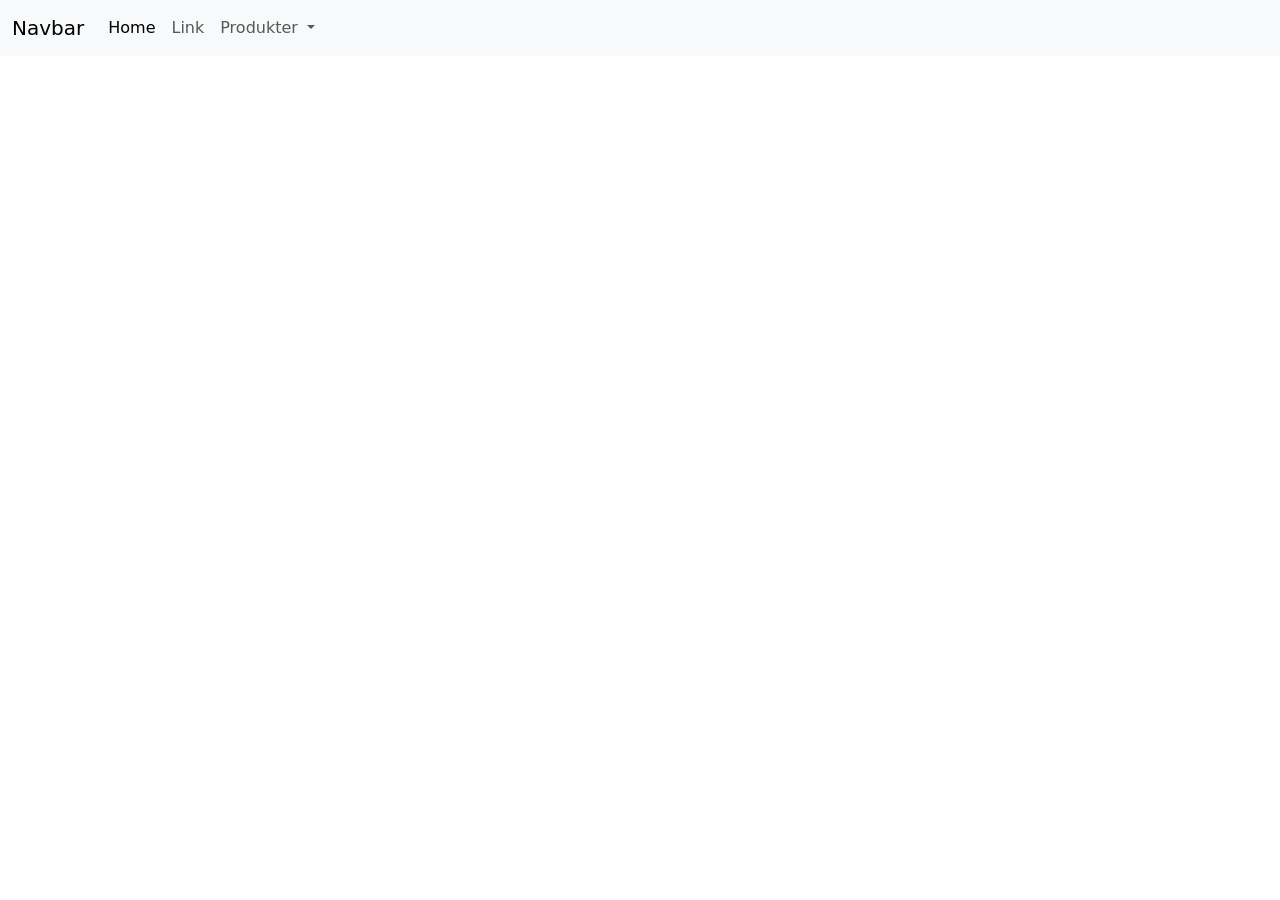
==== index.html @ 5c86b24e "navbar klar" ====
<!DOCTYPE html>
<html lang="sv">

<head>
    <meta charset="UTF-8">
    <meta name="viewport" content="width=device-width, initial-scale=1.0">
    <title>Grund HTML-sida</title>
    <!-- Bootstrap CSS -->
    <link href="https://cdn.jsdelivr.net/npm/bootstrap@5.3.3/dist/css/bootstrap.min.css" rel="stylesheet">
    <!-- Egen CSS -->
    <link rel="stylesheet" href="style.css">
</head>

<body>
    <header>

    </header>
    
    <main></main>
    <footer></footer>


</body>
<!-- Bootstrap JS (valfritt) -->
<script src="https://cdn.jsdelivr.net/npm/bootstrap@5.3.3/dist/js/bootstrap.bundle.min.js"></script>

<!-- Egen JS (valfritt) -->
<script src="init.js"></script>

</html>
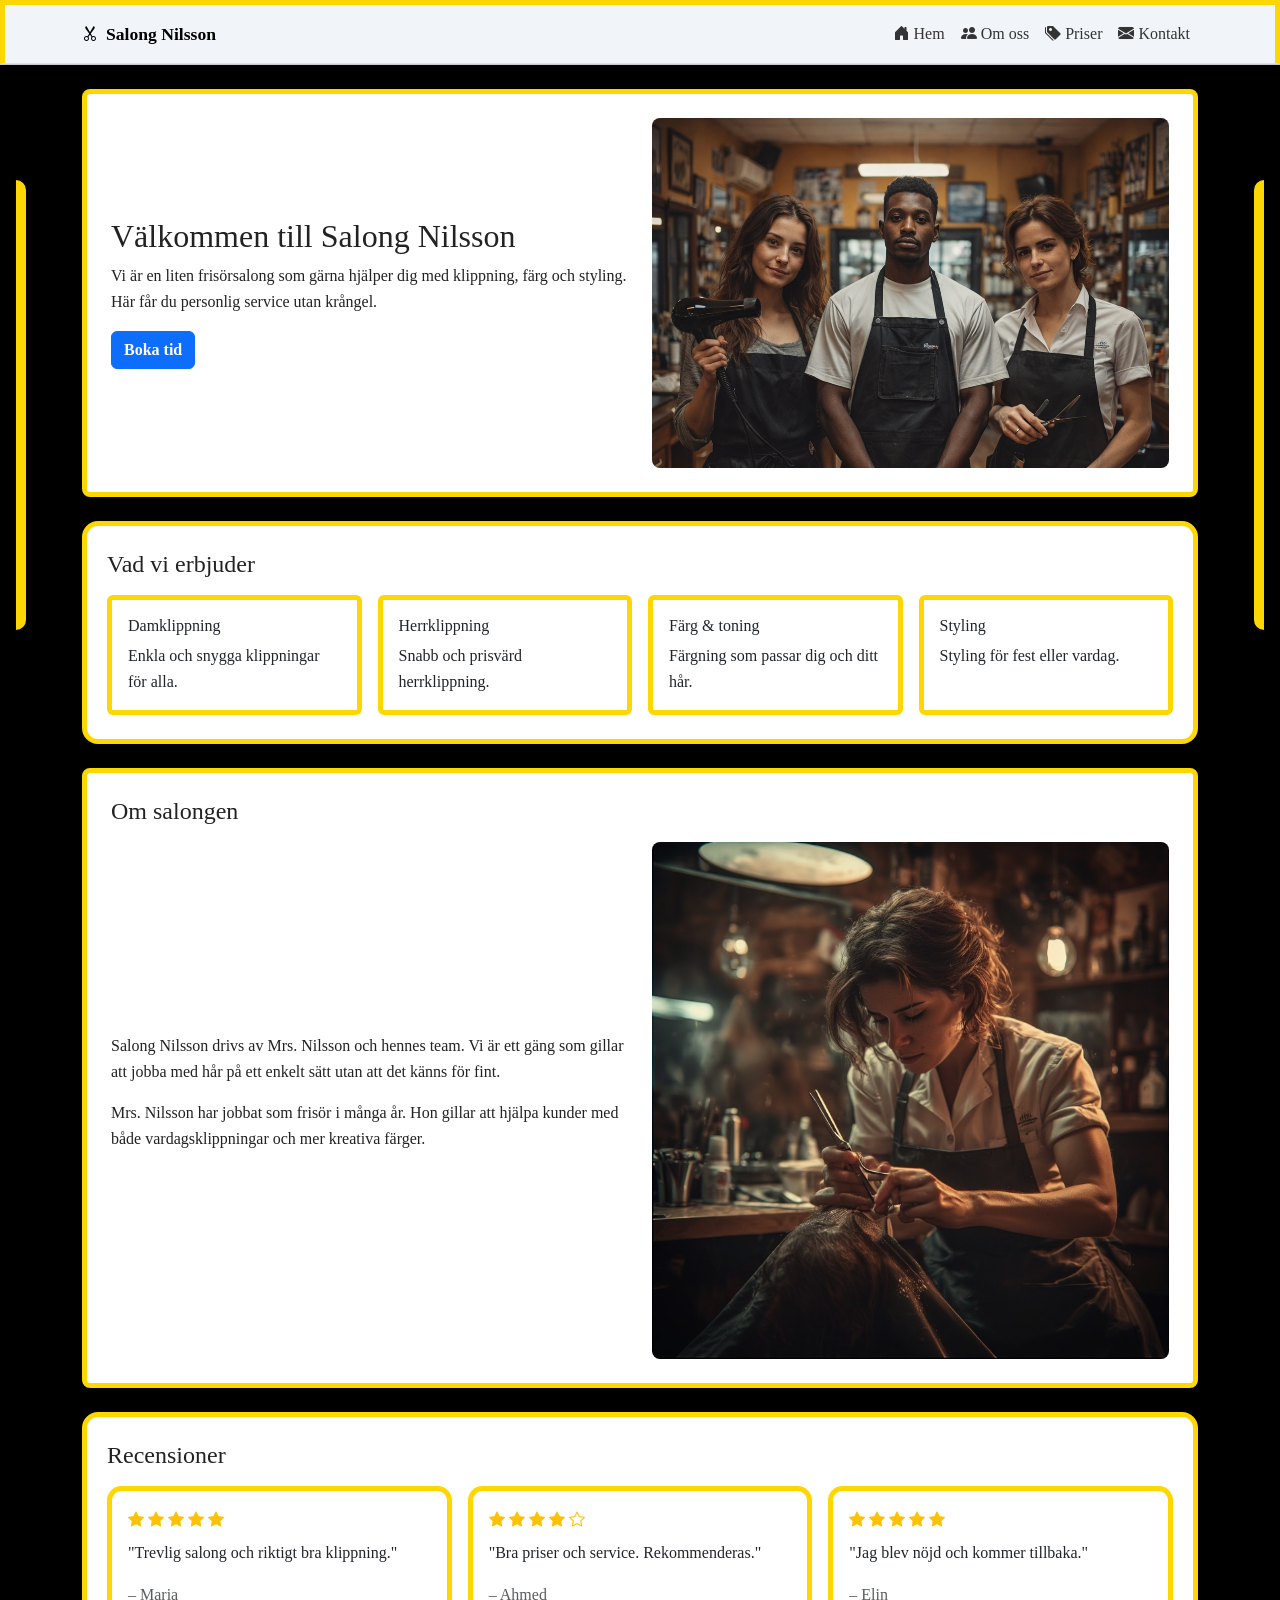
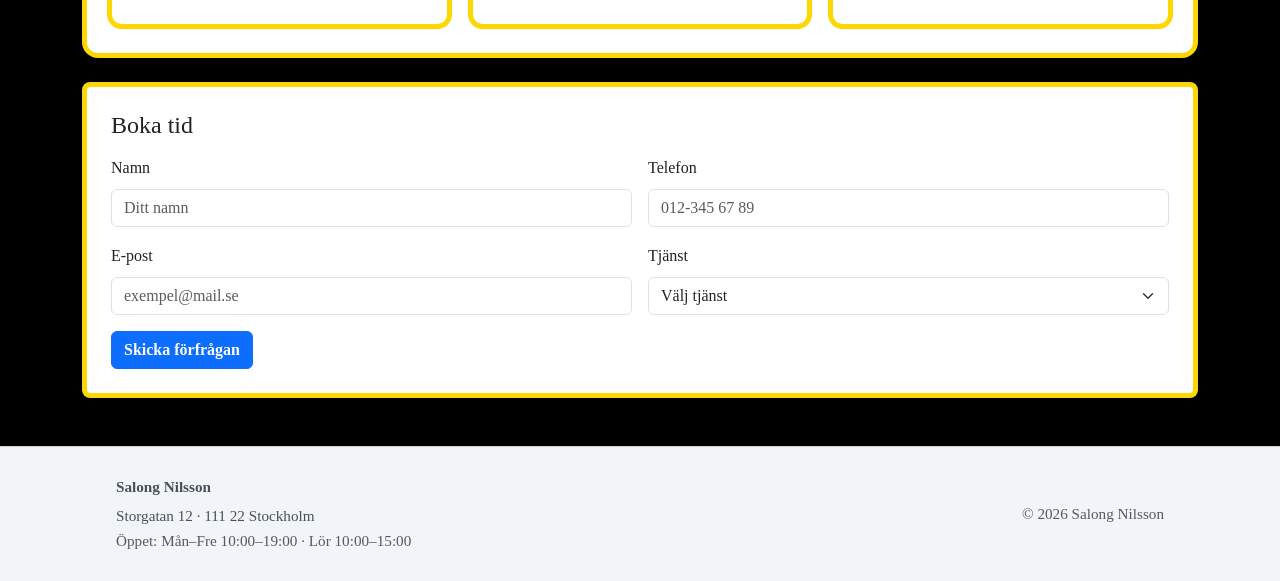
==== commit 41039371: "Klar" ====
--- a/index.html
+++ b/index.html
@@ -4,27 +4,155 @@
 <head>
     <meta charset="UTF-8">
     <meta name="viewport" content="width=device-width, initial-scale=1.0">
-    <title>Grund HTML-sida</title>
-    <!-- Bootstrap CSS -->
+    <title>Salong Nilsson - Hem</title>
     <link href="https://cdn.jsdelivr.net/npm/bootstrap@5.3.3/dist/css/bootstrap.min.css" rel="stylesheet">
-    <!-- Egen CSS -->
-    <link rel="stylesheet" href="style.css">
+    <link rel="stylesheet" href="https://cdn.jsdelivr.net/npm/bootstrap-icons@1.11.4/font/bootstrap-icons.css">
+    <link rel="stylesheet" href="styles.css">
 </head>
 
 <body>
-    <header>
+    <header></header>
 
-    </header>
-    
-    <main></main>
-    <footer></footer>
+    <main class="container py-4">
+        <section class="bg-white p-4 rounded-3 shadow-sm mb-4">
+            <div class="row align-items-center gy-4">
+                <div class="col-md-6">
+                    <h1 class="h2">Välkommen till Salong Nilsson</h1>
+                    <p>Vi är en liten frisörsalong som gärna hjälper dig med klippning, färg och styling. Här får du personlig service utan krångel.</p>
+                    <a href="Kontakt.html" class="btn btn-primary">Boka tid</a>
+                </div>
+                <div class="col-md-6">
+                    <img src="gruppbild.png" class="img-fluid rounded-3" alt="Bild på salongen">
+                </div>
+            </div>
+        </section>
 
+        <section class="mb-4">
+            <h2 class="h4 mb-3">Vad vi erbjuder</h2>
+            <div class="row g-3">
+                <div class="col-sm-6 col-lg-3">
+                    <div class="card p-3 h-100">
+                        <h3 class="h6">Damklippning</h3>
+                        <p class="mb-0">Enkla och snygga klippningar för alla.</p>
+                    </div>
+                </div>
+                <div class="col-sm-6 col-lg-3">
+                    <div class="card p-3 h-100">
+                        <h3 class="h6">Herrklippning</h3>
+                        <p class="mb-0">Snabb och prisvärd herrklippning.</p>
+                    </div>
+                </div>
+                <div class="col-sm-6 col-lg-3">
+                    <div class="card p-3 h-100">
+                        <h3 class="h6">Färg & toning</h3>
+                        <p class="mb-0">Färgning som passar dig och ditt hår.</p>
+                    </div>
+                </div>
+                <div class="col-sm-6 col-lg-3">
+                    <div class="card p-3 h-100">
+                        <h3 class="h6">Styling</h3>
+                        <p class="mb-0">Styling för fest eller vardag.</p>
+                    </div>
+                </div>
+            </div>
+        </section>
 
+        <section class="bg-white p-4 rounded-3 shadow-sm mb-4">
+            <h2 class="h4 mb-3">Om salongen</h2>
+            <div class="row align-items-center gy-3">
+                <div class="col-md-6">
+                    <p>Salong Nilsson drivs av Mrs. Nilsson och hennes team. Vi är ett gäng som gillar att jobba med hår på ett enkelt sätt utan att det känns för fint.</p>
+                    <p>Mrs. Nilsson har jobbat som frisör i många år. Hon gillar att hjälpa kunder med både vardagsklippningar och mer kreativa färger.</p>
+                </div>
+                <div class="col-md-6">
+                    <img src="Nillson.jpg" class="img-fluid rounded-3" alt="Mrs. Nilsson">
+                </div>
+            </div>
+        </section>
+
+        <section class="mb-4">
+            <h2 class="h4 mb-3">Recensioner</h2>
+            <div class="row g-3">
+                <div class="col-sm-6 col-lg-4">
+                    <div class="card review-card p-3 h-100">
+                        <div class="review-stars mb-2">
+                            <i class="bi bi-star-fill text-warning"></i>
+                            <i class="bi bi-star-fill text-warning"></i>
+                            <i class="bi bi-star-fill text-warning"></i>
+                            <i class="bi bi-star-fill text-warning"></i>
+                            <i class="bi bi-star-fill text-warning"></i>
+                        </div>
+                        <p class="mb-3">"Trevlig salong och riktigt bra klippning."</p>
+                        <div class="text-muted">– Maria</div>
+                    </div>
+                </div>
+                <div class="col-sm-6 col-lg-4">
+                    <div class="card review-card p-3 h-100">
+                        <div class="review-stars mb-2">
+                            <i class="bi bi-star-fill text-warning"></i>
+                            <i class="bi bi-star-fill text-warning"></i>
+                            <i class="bi bi-star-fill text-warning"></i>
+                            <i class="bi bi-star-fill text-warning"></i>
+                            <i class="bi bi-star text-warning"></i>
+                        </div>
+                        <p class="mb-3">"Bra priser och service. Rekommenderas."</p>
+                        <div class="text-muted">– Ahmed</div>
+                    </div>
+                </div>
+                <div class="col-sm-6 col-lg-4">
+                    <div class="card review-card p-3 h-100">
+                        <div class="review-stars mb-2">
+                            <i class="bi bi-star-fill text-warning"></i>
+                            <i class="bi bi-star-fill text-warning"></i>
+                            <i class="bi bi-star-fill text-warning"></i>
+                            <i class="bi bi-star-fill text-warning"></i>
+                            <i class="bi bi-star-fill text-warning"></i>
+                        </div>
+                        <p class="mb-3">"Jag blev nöjd och kommer tillbaka."</p>
+                        <div class="text-muted">– Elin</div>
+                    </div>
+                </div>
+            </div>
+        </section>
+
+        <section class="bg-white p-4 rounded-3 shadow-sm mb-4">
+            <h2 class="h4 mb-3">Boka tid</h2>
+            <form class="row g-3">
+                <div class="col-md-6">
+                    <label class="form-label">Namn</label>
+                    <input type="text" class="form-control" placeholder="Ditt namn">
+                </div>
+                <div class="col-md-6">
+                    <label class="form-label">Telefon</label>
+                    <input type="tel" class="form-control" placeholder="012-345 67 89">
+                </div>
+                <div class="col-md-6">
+                    <label class="form-label">E-post</label>
+                    <input type="email" class="form-control" placeholder="exempel@mail.se">
+                </div>
+                <div class="col-md-6">
+                    <label class="form-label">Tjänst</label>
+                    <select class="form-select">
+                        <option selected>Välj tjänst</option>
+                        <option>Damklippning</option>
+                        <option>Herrklippning</option>
+                        <option>Färg & toning</option>
+                        <option>Styling</option>
+                    </select>
+                </div>
+                <div class="col-12">
+                    <button type="button" class="btn btn-primary">Skicka förfrågan</button>
+                </div>
+            </form>
+        </section>
+    </main>
+
+    <footer>
+        
+    </footer>
+
+    <script src="https://cdn.jsdelivr.net/npm/bootstrap@5.3.3/dist/js/bootstrap.bundle.min.js"></script>
+    <script src="init.js"></script>
 </body>
-<!-- Bootstrap JS (valfritt) -->
-<script src="https://cdn.jsdelivr.net/npm/bootstrap@5.3.3/dist/js/bootstrap.bundle.min.js"></script>
-
-<!-- Egen JS (valfritt) -->
-<script src="init.js"></script>
 
 </html>
--- a/styles.css
+++ b/styles.css
@@ -0,0 +1,158 @@
+body {
+  font-family: 'Times New Roman', Times, serif;
+  font-weight: 400;
+  background: #000;
+  color: #222;
+  line-height: 1.6;
+  min-height: 100vh;
+  position: relative;
+}
+
+body::before,
+body::after {
+  content: '';
+  position: fixed;
+  top: 20vh;
+  width: 10px;
+  height: 50vh;
+  background: #ffd700;
+  border-radius: 50px 0 0 50px;
+  filter: blur(0.5px);
+  z-index: 0;
+  pointer-events: none;
+}
+
+body::before {
+  left: 1rem;
+  border-radius: 0 50px 50px 0;
+}
+
+body::after {
+  right: 1rem;
+}
+
+h1, h2, h3, h4, h5, h6,
+.navbar-brand,
+.btn,
+.card h3,
+.section-heading h2,
+.review-card,
+.form-label {
+  font-family: 'Times New Roman', Times, serif;
+}
+
+section:not(.bg-white):not(.bg-light) {
+  background: #ffffff;
+  border: 5px solid #ffd700;
+  border-radius: 1rem;
+  padding: 1.5rem 1.25rem;
+  color: #222;
+}
+
+.bg-white {
+  background-color: #ffffff !important;
+  border: 5px solid #ffd700;
+  color: #222;
+}
+
+.bg-light {
+  background-color: #f1f5f9 !important;
+  border: 5px solid #ffd700;
+  color: #222;
+}
+
+h1, h2, h3, h4, h5, h6 {
+  font-weight: 700;
+}
+
+.navbar-brand,
+.btn {
+  font-weight: 600;
+}
+
+header {
+  background: #ffffff;
+  border-bottom: 1px solid #d1d5db;
+}
+
+main {
+  max-width: 1080px;
+  margin: 0 auto;
+}
+
+img {
+  max-width: 100%;
+}
+
+footer {
+  background: #f1f5f9;
+  border-top: 1px solid #d1d5db;
+  padding: 1.75rem 0;
+  color: #495057;
+}
+
+.footer-inner {
+  max-width: 1080px;
+  margin: 0 auto;
+  padding: 0 1rem;
+  display: flex;
+  flex-wrap: wrap;
+  justify-content: space-between;
+  align-items: center;
+  gap: 1rem;
+}
+
+.footer-brand {
+  font-weight: 700;
+  margin-bottom: 0.35rem;
+}
+
+.footer-links a {
+  color: #495057;
+  text-decoration: none;
+  margin: 0 0.75rem;
+}
+
+.footer-links a:hover,
+.footer-links a:focus {
+  color: #0d6efd;
+}
+
+.nav-link {
+  color: #333333 !important;
+}
+
+.nav-link:hover,
+.nav-link:focus {
+  color: #0d6efd !important;
+}
+
+.navbar-brand {
+  font-size: 1.1rem;
+}
+
+.navbar .bi {
+  font-size: 1rem;
+}
+
+.card {
+  border: 5px solid #ffd700;
+}
+
+section h2 {
+  margin-top: 0;
+}
+
+.review-card {
+  border: 5px solid #ffd700;
+  border-radius: 0.9rem;
+}
+
+.review-stars i {
+  font-size: 1rem;
+}
+
+footer {
+  font-size: 0.95rem;
+}
+
